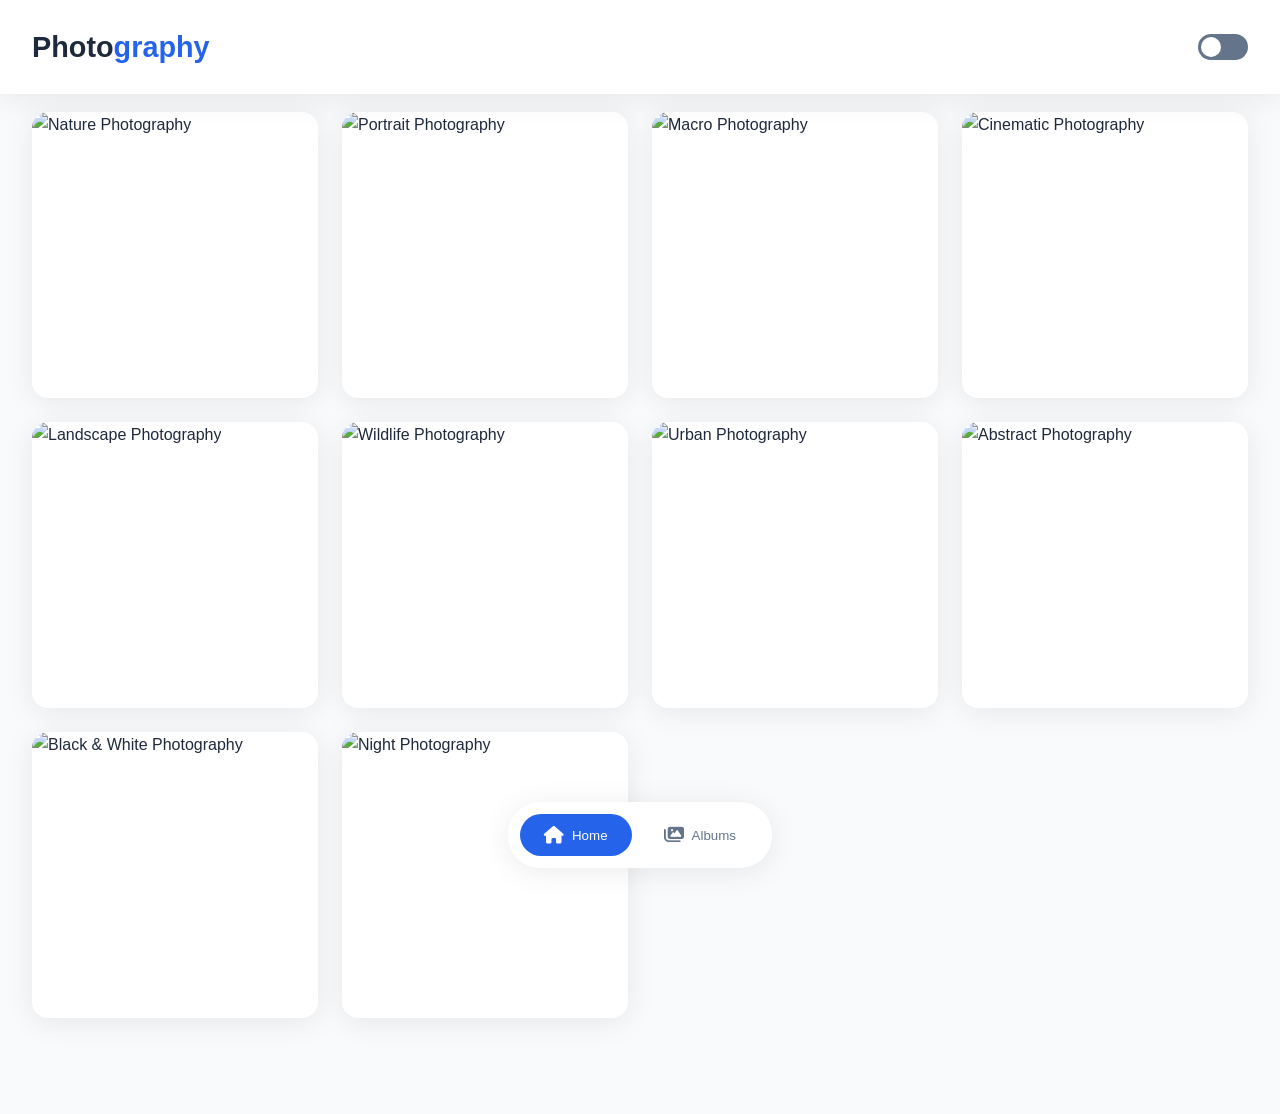
==== index.html @ 5deb70cd "Add files via upload" ====
<!DOCTYPE html>
<html lang="en">
<head>
    <meta charset="UTF-8">
    <meta name="viewport" content="width=device-width, initial-scale=1.0">
    <title>Photography Showcase</title>
    <link rel="stylesheet" href="styles.css">
    <link rel="stylesheet" href="https://cdnjs.cloudflare.com/ajax/libs/font-awesome/6.4.0/css/all.min.css">
</head>
<body>
    <div class="loading-screen">
        <div class="loader"></div>
    </div>

    <header class="header">
        <div class="logo">
            <span class="logo-text">Photo</span>
            <span class="logo-dot">graphy</span>
        </div>
        <div class="theme-toggle" id="themeToggle">
            <div class="toggle-track">
                <div class="toggle-thumb"></div>
            </div>
        </div>
    </header>

    <nav class="main-nav">
        <button class="nav-btn active" data-section="home">
            <i class="fas fa-home"></i>
            <span>Home</span>
        </button>
        <button class="nav-btn" data-section="albums">
            <i class="fas fa-images"></i>
            <span>Albums</span>
        </button>
    </nav>

    <main class="main-content">
        <!-- Home Gallery -->
        <section class="gallery-section active-section" id="homeGallery">
            <div class="gallery-grid">
                <!-- Images will be inserted here by JavaScript -->
            </div>
        </section>

        <!-- Albums Gallery -->
        <section class="albums-section" id="albumsGallery">
            <div class="albums-grid">
                <!-- Albums will be inserted here by JavaScript -->
            </div>
        </section>
    </main>

    <!-- Image Viewer -->
    <div class="image-viewer" id="imageViewer">
        <button class="close-btn" id="closeBtn">
            <i class="fas fa-times"></i>
        </button>
        <div class="viewer-content">
            <img id="viewedImage" src="" alt="">
        </div>
    </div>

    <script src="script.js"></script>
</body>
</html>
---- styles.css ----
/* Base Styles */
:root {
    --primary: #2563eb;
    --primary-light: #3b82f6;
    --text: #1e293b;
    --text-light: #64748b;
    --bg: #f8fafc;
    --card-bg: #ffffff;
    --header-bg: rgba(255, 255, 255, 0.92);
    --overlay: rgba(0, 0, 0, 0.9);
    --shadow: 0 4px 30px rgba(0, 0, 0, 0.08);
    --transition: all 0.4s cubic-bezier(0.16, 1, 0.3, 1);
}

[data-theme="dark"] {
    --primary: #3b82f6;
    --primary-light: #60a5fa;
    --text: #e2e8f0;
    --text-light: #94a3b8;
    --bg: #0f172a;
    --card-bg: #1e293b;
    --header-bg: rgba(15, 23, 42, 0.92);
    --overlay: rgba(0, 0, 0, 0.95);
    --shadow: 0 4px 30px rgba(0, 0, 0, 0.2);
}

* {
    margin: 0;
    padding: 0;
    box-sizing: border-box;
    -webkit-tap-highlight-color: transparent;
}

body {
    font-family: 'Inter', -apple-system, BlinkMacSystemFont, sans-serif;
    background-color: var(--bg);
    color: var(--text);
    line-height: 1.6;
    overflow-x: hidden;
}

/* Loading Screen */
.loading-screen {
    position: fixed;
    top: 0;
    left: 0;
    width: 100%;
    height: 100%;
    background-color: var(--bg);
    display: flex;
    justify-content: center;
    align-items: center;
    z-index: 9999;
    transition: opacity 0.6s ease, visibility 0.6s ease;
}

.loading-screen.hidden {
    opacity: 0;
    visibility: hidden;
}

.loader {
    width: 48px;
    height: 48px;
    border: 3px solid var(--primary);
    border-radius: 50%;
    border-top-color: transparent;
    animation: spin 1s linear infinite;
}

@keyframes spin {
    100% {
        transform: rotate(360deg);
    }
}

/* Header */
.header {
    position: fixed;
    top: 0;
    left: 0;
    right: 0;
    display: flex;
    justify-content: space-between;
    align-items: center;
    padding: 1.5rem 2rem;
    background-color: var(--header-bg);
    backdrop-filter: blur(20px);
    -webkit-backdrop-filter: blur(20px);
    z-index: 100;
    box-shadow: var(--shadow);
}

.logo {
    display: flex;
    align-items: center;
    font-weight: 700;
    font-size: 1.8rem;
}

.logo-text {
    color: var(--text);
}

.logo-dot {
    color: var(--primary);
}

/* Theme Toggle */
.theme-toggle {
    display: flex;
    align-items: center;
    cursor: pointer;
}

.toggle-track {
    width: 50px;
    height: 26px;
    background-color: var(--text-light);
    border-radius: 13px;
    padding: 3px;
    position: relative;
    transition: var(--transition);
}

[data-theme="dark"] .toggle-track {
    background-color: var(--primary-light);
}

.toggle-thumb {
    width: 20px;
    height: 20px;
    background-color: var(--card-bg);
    border-radius: 50%;
    position: absolute;
    left: 3px;
    transition: var(--transition);
}

[data-theme="dark"] .toggle-thumb {
    left: calc(100% - 23px);
}

/* Navigation */
.main-nav {
    position: fixed;
    bottom: 2rem;
    left: 50%;
    transform: translateX(-50%);
    display: flex;
    background-color: var(--card-bg);
    padding: 0.75rem;
    border-radius: 2rem;
    box-shadow: var(--shadow);
    z-index: 100;
    gap: 0.5rem;
}

.nav-btn {
    display: flex;
    align-items: center;
    gap: 0.5rem;
    padding: 0.75rem 1.5rem;
    border: none;
    border-radius: 2rem;
    background-color: transparent;
    color: var(--text-light);
    font-weight: 500;
    cursor: pointer;
    transition: var(--transition);
}

.nav-btn i {
    font-size: 1.1rem;
}

.nav-btn.active {
    background-color: var(--primary);
    color: white;
}

/* Main Content */
.main-content {
    padding: 7rem 2rem 6rem;
    max-width: 1400px;
    margin: 0 auto;
}

.gallery-section, .albums-section {
    display: none;
    animation: fadeIn 0.6s ease forwards;
}

.gallery-section.active-section, .albums-section.active-section {
    display: block;
}

@keyframes fadeIn {
    from { opacity: 0; }
    to { opacity: 1; }
}

/* Gallery Grid */
.gallery-grid {
    display: grid;
    grid-template-columns: repeat(auto-fill, minmax(250px, 1fr));
    gap: 1.5rem;
}

.gallery-item {
    position: relative;
    border-radius: 1rem;
    overflow: hidden;
    cursor: pointer;
    aspect-ratio: 1/1;
    background-color: var(--card-bg);
    box-shadow: var(--shadow);
    transition: var(--transition);
}

.gallery-item:hover {
    transform: translateY(-5px);
    box-shadow: 0 10px 25px rgba(0, 0, 0, 0.15);
}

.gallery-item img {
    width: 100%;
    height: 100%;
    object-fit: cover;
    transition: transform 0.6s ease;
}

.gallery-item:hover img {
    transform: scale(1.05);
}

/* Albums Grid */
.albums-grid {
    display: grid;
    grid-template-columns: repeat(auto-fill, minmax(280px, 1fr));
    gap: 2rem;
}

.album-card {
    position: relative;
    border-radius: 1rem;
    overflow: hidden;
    cursor: pointer;
    aspect-ratio: 4/3;
    background-color: var(--card-bg);
    box-shadow: var(--shadow);
    transition: var(--transition);
}

.album-card:hover {
    transform: translateY(-5px);
    box-shadow: 0 15px 30px rgba(0, 0, 0, 0.2);
}

.album-card img {
    width: 100%;
    height: 100%;
    object-fit: cover;
}

.album-info {
    position: absolute;
    bottom: 0;
    left: 0;
    right: 0;
    padding: 1.5rem;
    background: linear-gradient(transparent, rgba(0, 0, 0, 0.8));
    color: white;
}

.album-title {
    font-size: 1.4rem;
    font-weight: 600;
    margin-bottom: 0.5rem;
}

.album-count {
    font-size: 0.9rem;
    opacity: 0.8;
}

/* Image Viewer */
.image-viewer {
    position: fixed;
    top: 0;
    left: 0;
    right: 0;
    bottom: 0;
    background-color: var(--overlay);
    display: flex;
    justify-content: center;
    align-items: center;
    z-index: 1000;
    opacity: 0;
    pointer-events: none;
    transition: opacity 0.4s ease;
}

.image-viewer.active {
    opacity: 1;
    pointer-events: all;
}

.viewer-content {
    position: relative;
    max-width: 90%;
    max-height: 90%;
    animation: scaleUp 0.4s cubic-bezier(0.175, 0.885, 0.32, 1.275);
}

@keyframes scaleUp {
    from { transform: scale(0.9); opacity: 0; }
    to { transform: scale(1); opacity: 1; }
}

.viewer-content img {
    max-width: 100%;
    max-height: 90vh;
    object-fit: contain;
    border-radius: 0.5rem;
    box-shadow: 0 25px 50px rgba(0, 0, 0, 0.3);
}

.close-btn {
    position: absolute;
    top: -50px;
    right: 0;
    background: rgba(255, 255, 255, 0.1);
    border: none;
    color: white;
    width: 40px;
    height: 40px;
    border-radius: 50%;
    display: flex;
    align-items: center;
    justify-content: center;
    cursor: pointer;
    transition: var(--transition);
}

.close-btn:hover {
    background: rgba(255, 255, 255, 0.2);
}

.close-btn i {
    font-size: 1.2rem;
}

/* Animations */
.fade-in {
    animation: fadeIn 0.6s ease forwards;
}

@keyframes fadeIn {
    from { opacity: 0; transform: translateY(20px); }
    to { opacity: 1; transform: translateY(0); }
}

/* Responsive Design */
@media (max-width: 1024px) {
    .gallery-grid {
        grid-template-columns: repeat(auto-fill, minmax(220px, 1fr));
    }
    
    .albums-grid {
        grid-template-columns: repeat(auto-fill, minmax(240px, 1fr));
    }
}

@media (max-width: 768px) {
    .header {
        padding: 1.2rem;
    }
    
    .main-content {
        padding: 6rem 1.5rem 6rem;
    }
    
    .gallery-grid {
        grid-template-columns: repeat(auto-fill, minmax(180px, 1fr));
        gap: 1rem;
    }
    
    .albums-grid {
        grid-template-columns: repeat(auto-fill, minmax(200px, 1fr));
        gap: 1.5rem;
    }
    
    .nav-btn span {
        display: none;
    }
    
    .nav-btn {
        padding: 0.75rem;
    }
}

@media (max-width: 480px) {
    .header {
        padding: 1rem;
    }
    
    .logo {
        font-size: 1.5rem;
    }
    
    .main-content {
        padding: 5rem 1rem 6rem;
    }
    
    .gallery-grid {
        grid-template-columns: repeat(auto-fill, minmax(150px, 1fr));
    }
    
    .albums-grid {
        grid-template-columns: 1fr;
    }
    
    .main-nav {
        bottom: 1rem;
    }
}
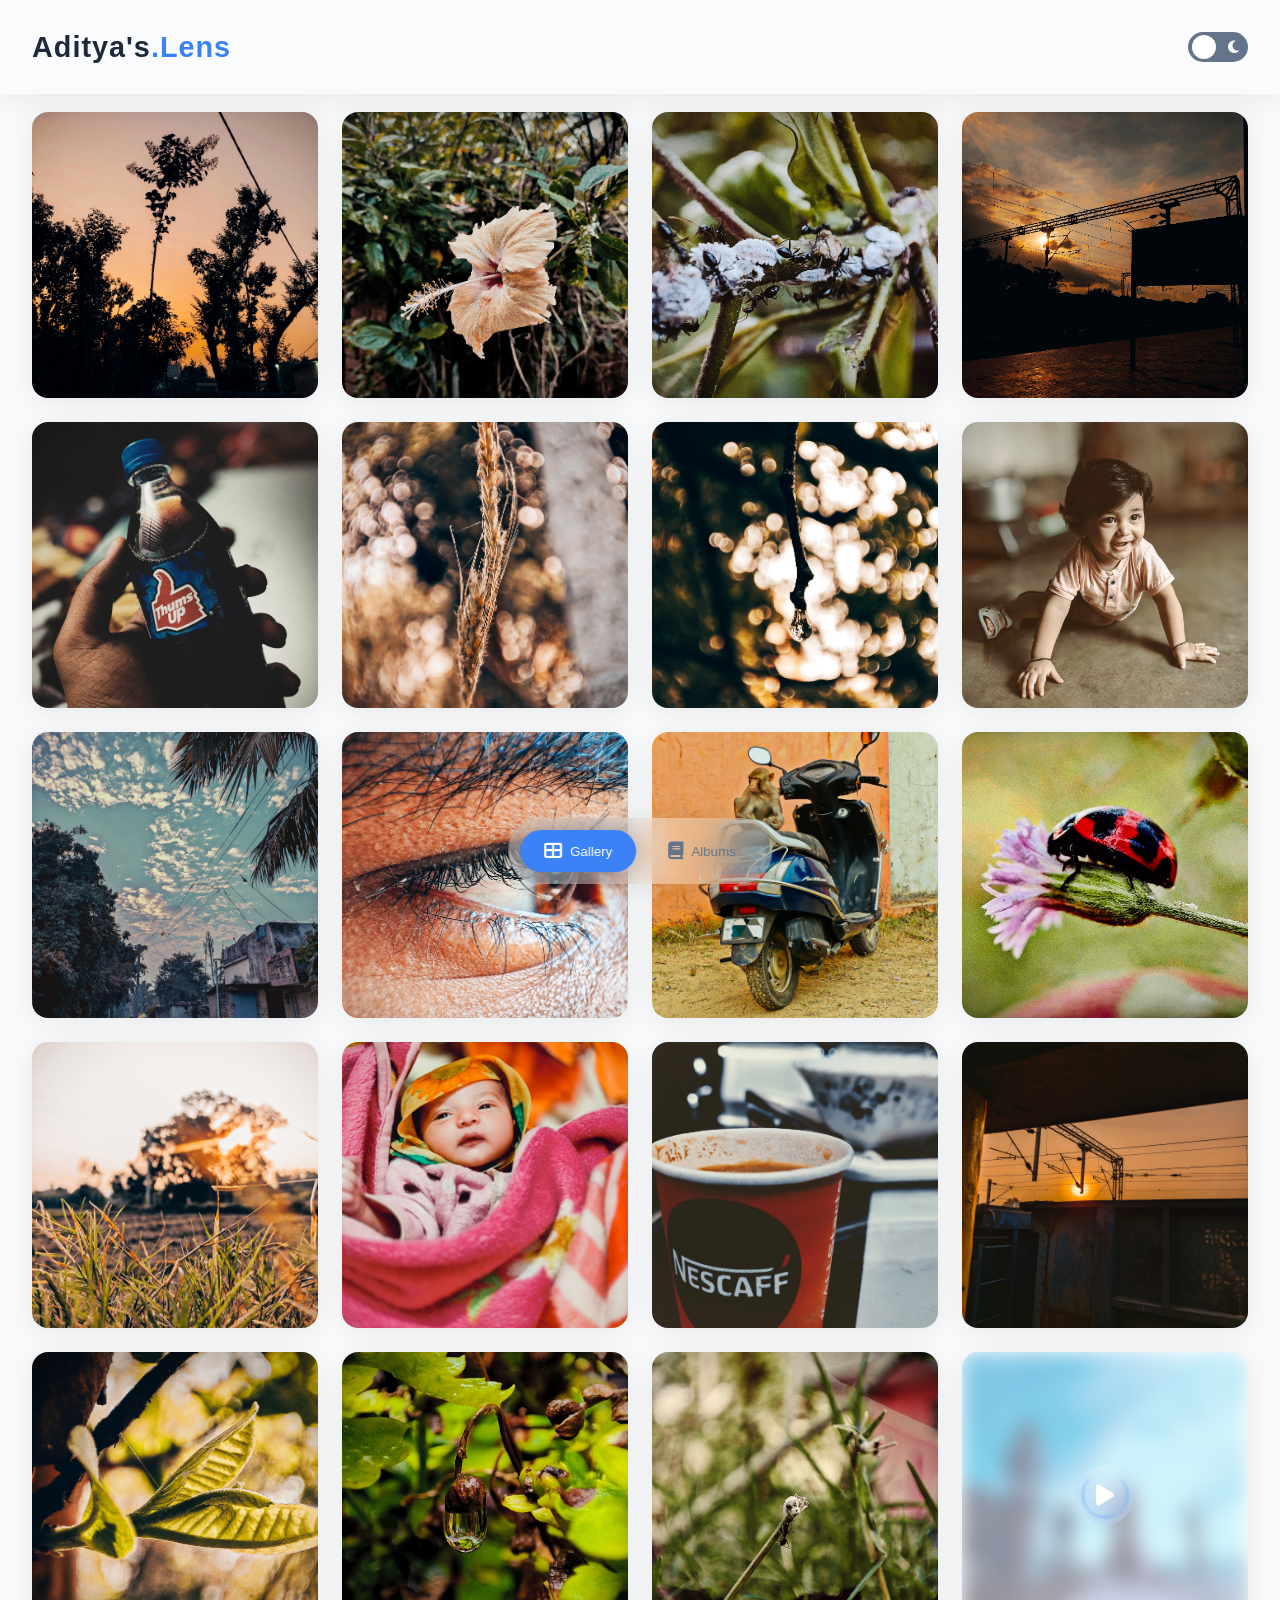
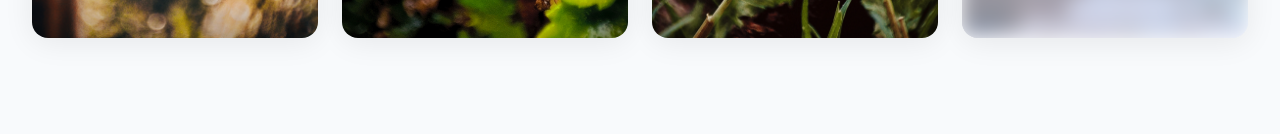
==== commit 0e101ef2: "Update index.html" ====
--- a/index.html
+++ b/index.html
@@ -3,50 +3,171 @@
 <head>
     <meta charset="UTF-8">
     <meta name="viewport" content="width=device-width, initial-scale=1.0">
-    <title>Photography Showcase</title>
+    <title>Photography Portfolio</title>
+    <link rel="stylesheet" href="https://cdnjs.cloudflare.com/ajax/libs/font-awesome/6.4.0/css/all.min.css">
     <link rel="stylesheet" href="styles.css">
-    <link rel="stylesheet" href="https://cdnjs.cloudflare.com/ajax/libs/font-awesome/6.4.0/css/all.min.css">
 </head>
 <body>
-    <div class="loading-screen">
-        <div class="loader"></div>
+    <!-- Loading Animation -->
+    <div class="loader-wrapper">
+        <div class="loader">
+            <div class="camera-icon">
+                
+                <i class="fas fa-camera"></i>
+                
+            </div>
+            
+        </div>
     </div>
 
+    <!-- Header -->
     <header class="header">
         <div class="logo">
-            <span class="logo-text">Photo</span>
-            <span class="logo-dot">graphy</span>
+            <span class="logo-text">Aditya's</span>
+            <span class="logo-dot">.Lens</span>
         </div>
         <div class="theme-toggle" id="themeToggle">
             <div class="toggle-track">
                 <div class="toggle-thumb"></div>
+                <i class="fas fa-sun"></i>
+                <i class="fas fa-moon"></i>
             </div>
         </div>
     </header>
 
+    <!-- Main Navigation -->
     <nav class="main-nav">
         <button class="nav-btn active" data-section="home">
-            <i class="fas fa-home"></i>
-            <span>Home</span>
+            <i class="fas fa-th-large"></i>
+            <span>Gallery</span>
         </button>
         <button class="nav-btn" data-section="albums">
-            <i class="fas fa-images"></i>
+            <i class="fas fa-book"></i>
             <span>Albums</span>
         </button>
     </nav>
 
+    <!-- Main Content -->
     <main class="main-content">
         <!-- Home Gallery -->
         <section class="gallery-section active-section" id="homeGallery">
             <div class="gallery-grid">
-                <!-- Images will be inserted here by JavaScript -->
+                <!-- Initial 10 images -->
+                <div class="gallery-item">
+                    <div class="media-loader"></div>
+                    <img src="sunset in village.jpg" alt="sunset in village" loading="lazy">
+                </div>
+                <div class="gallery-item">
+                    <div class="media-loader"></div>
+                    <img src="flower.jpg" alt="flower" loading="lazy">
+                </div>
+                <div class="gallery-item">
+                    <div class="media-loader"></div>
+                    <img src="insects on tree.jpg" alt="Close-up" loading="lazy">
+                </div>
+                <div class="gallery-item">
+                    <div class="media-loader"></div>
+                    <img src="sunset at station.jpg" alt="Moody urban sunset at station" loading="lazy">
+                </div>
+                <div class="gallery-item">
+                    <div class="media-loader"></div>
+                    <img src="thumsup.jpg" alt="Thumbs up" loading="lazy">
+                </div>
+                <div class="gallery-item">
+                    <div class="media-loader"></div>
+                    <img src="/golden tree.jpg" alt="new born wheet tree" loading="lazy">
+                </div>
+                <div class="gallery-item">
+                    <div class="media-loader"></div>
+                    <img src="sunrise with drop.jpg" alt="sunrise with a drop of rain" loading="lazy">
+                </div>
+                <div class="gallery-item">
+                    <div class="media-loader"></div>
+                    <img src="kids.jpg" alt="Kids playing" loading="lazy">
+                </div>
+                <div class="gallery-item">
+                    <div class="media-loader"></div>
+                    <img src="gaon ki galiyan.jpg" alt="clouds on village street" loading="lazy">
+                </div>
+                <div class="gallery-item">
+                    <div class="media-loader"></div>
+                    <img src="eye.jpg" alt="human eye macro shots" loading="lazy">
+                </div>
+                
+                <!-- 50 placeholder images -->
+                <div class="gallery-item hidden">
+                    <div class="media-loader"></div>
+                    <img src="/monkey on scooty.jpg" alt="monkey on scoty" loading="lazy">
+                </div>
+                
+                
+                
+                 <div class="gallery-item hidden">
+                    <div class="media-loader"></div>
+                    <img src="lal kida.jpg" alt="red insect" loading="lazy">
+                </div>
+                
+                 <div class="gallery-item hidden">
+                    <div class="media-loader"></div>
+                    <img src="Cinematic Grass.jpg" alt="Cinematic grass" loading="lazy">
+                </div>
+                
+                 <div class="gallery-item hidden">
+                    <div class="media-loader"></div>
+                    <img src="cute baby.jpg" alt="cute Baby" loading="lazy">
+                </div>
+                
+                 <div class="gallery-item hidden">
+                    <div class="media-loader"></div>
+                    <img src="coffe.jpg" alt="coffee time" loading="lazy">
+                </div>
+                
+                 <div class="gallery-item hidden">
+                    <div class="media-loader"></div>
+                    <img src="sunset from a train.jpg" alt="Beautiful sunset from train" loading="lazy">
+                </div>
+                
+                 <div class="gallery-item hidden">
+                    <div class="media-loader"></div>
+                    <img src="/new born guava tree leafs.jpg" alt="new born leaf" loading="lazy">
+                </div>
+                
+                 <div class="gallery-item hidden">
+                    <div class="media-loader"></div>
+                    <img src="macro 2.jpg" alt="Mecro shots" loading="lazy">
+                </div>
+                
+                 <div class="gallery-item hidden">
+                    <div class="media-loader"></div>
+                    <img src="macro 4.jpg" alt="Mecro shots" loading="lazy">
+                </div>
+                
+                <!-- Add remaining 49 placeholders similarly -->
+                
+                <!-- Sample videos -->
+                <div class="gallery-item video-item hidden">
+                    <div class="media-loader"></div>
+                    <video poster="namoghatposter.jpg" class="video-thumbnail">
+                        <source src="namoghat.mp4" type="video/mp4">
+                    </video>
+                    <div class="play-button"><i class="fas fa-play"></i></div>
+                </div>
+                <!-- Add more videos as needed -->
             </div>
         </section>
 
         <!-- Albums Gallery -->
         <section class="albums-section" id="albumsGallery">
             <div class="albums-grid">
-                <!-- Albums will be inserted here by JavaScript -->
+                <a href="nature.html" class="album-card">
+                    <div class="media-loader"></div>
+                    <img src="/home img/golden tree.jpg" alt="Nature album cover" loading="lazy">
+                    <div class="album-info">
+                        <h3 class="album-title">Nature</h3>
+                        <span class="album-count">24 photos</span>
+                    </div>
+                </a>
+                <!-- Add more albums similarly -->
             </div>
         </section>
     </main>
@@ -57,10 +178,31 @@
             <i class="fas fa-times"></i>
         </button>
         <div class="viewer-content">
+            <div class="media-loader"></div>
             <img id="viewedImage" src="" alt="">
+            <div class="image-meta">
+                <div class="image-title" id="imageTitle"></div>
+                <div class="image-desc" id="imageDesc"></div>
+            </div>
+        </div>
+    </div>
+
+    <!-- Video Player Modal -->
+    <div class="video-modal" id="videoModal">
+        <div class="video-modal-content">
+            <button class="close-btn" id="videoCloseBtn">
+                <i class="fas fa-times"></i>
+            </button>
+            <div class="media-loader"></div>
+            <video controls id="modalVideo">
+                Your browser does not support the video tag.
+            </video>
+            <div class="video-meta">
+                <div class="video-title" id="videoTitle"></div>
+            </div>
         </div>
     </div>
 
     <script src="script.js"></script>
 </body>
-</html>+</html>
--- a/styles.css
+++ b/styles.css
@@ -1,26 +1,27 @@
 /* Base Styles */
 :root {
-    --primary: #2563eb;
-    --primary-light: #3b82f6;
+    --primary: #3b82f6;
+    --primary-light: #60a5fa;
     --text: #1e293b;
     --text-light: #64748b;
     --bg: #f8fafc;
     --card-bg: #ffffff;
-    --header-bg: rgba(255, 255, 255, 0.92);
-    --overlay: rgba(0, 0, 0, 0.9);
+    --header-bg: rgba(255, 255, 255, 0.3);
+    --overlay: rgba(0, 0, 0, 0.95);
     --shadow: 0 4px 30px rgba(0, 0, 0, 0.08);
     --transition: all 0.4s cubic-bezier(0.16, 1, 0.3, 1);
+    --border-radius: 16px;
 }
 
 [data-theme="dark"] {
-    --primary: #3b82f6;
-    --primary-light: #60a5fa;
-    --text: #e2e8f0;
+    --primary: #60a5fa;
+    --primary-light: #93c5fd;
+    --text: #f1f5f9;
     --text-light: #94a3b8;
     --bg: #0f172a;
     --card-bg: #1e293b;
-    --header-bg: rgba(15, 23, 42, 0.92);
-    --overlay: rgba(0, 0, 0, 0.95);
+    --header-bg: rgba(15, 23, 42, 0.3);
+    --overlay: rgba(0, 0, 0, 0.98);
     --shadow: 0 4px 30px rgba(0, 0, 0, 0.2);
 }
 
@@ -40,7 +41,7 @@
 }
 
 /* Loading Screen */
-.loading-screen {
+.loader-wrapper {
     position: fixed;
     top: 0;
     left: 0;
@@ -54,24 +55,32 @@
     transition: opacity 0.6s ease, visibility 0.6s ease;
 }
 
-.loading-screen.hidden {
+.loader-wrapper.hidden {
     opacity: 0;
     visibility: hidden;
 }
 
 .loader {
-    width: 48px;
-    height: 48px;
-    border: 3px solid var(--primary);
-    border-radius: 50%;
-    border-top-color: transparent;
-    animation: spin 1s linear infinite;
-}
-
-@keyframes spin {
-    100% {
-        transform: rotate(360deg);
-    }
+    width: 80px;
+    height: 80px;
+    position: relative;
+}
+
+.camera-icon {
+    position: absolute;
+    width: 100%;
+    height: 100%;
+    display: flex;
+    justify-content: center;
+    align-items: center;
+    font-size: 2.5rem;
+    color: var(--primary);
+    animation: pulse 1.5s ease-in-out infinite;
+}
+
+@keyframes pulse {
+    0%, 100% { transform: scale(1); opacity: 1; }
+    50% { transform: scale(1.1); opacity: 0.8; }
 }
 
 /* Header */
@@ -89,6 +98,7 @@
     -webkit-backdrop-filter: blur(20px);
     z-index: 100;
     box-shadow: var(--shadow);
+    transition: var(--transition);
 }
 
 .logo {
@@ -96,6 +106,7 @@
     align-items: center;
     font-weight: 700;
     font-size: 1.8rem;
+    letter-spacing: 1px;
 }
 
 .logo-text {
@@ -114,13 +125,16 @@
 }
 
 .toggle-track {
-    width: 50px;
-    height: 26px;
+    width: 60px;
+    height: 30px;
     background-color: var(--text-light);
-    border-radius: 13px;
+    border-radius: 15px;
     padding: 3px;
     position: relative;
     transition: var(--transition);
+    display: flex;
+    align-items: center;
+    justify-content: space-between;
 }
 
 [data-theme="dark"] .toggle-track {
@@ -128,32 +142,43 @@
 }
 
 .toggle-thumb {
-    width: 20px;
-    height: 20px;
+    width: 24px;
+    height: 24px;
     background-color: var(--card-bg);
     border-radius: 50%;
     position: absolute;
-    left: 3px;
-    transition: var(--transition);
+    left: 4px;
+    transition: var(--transition);
+    z-index: 2;
 }
 
 [data-theme="dark"] .toggle-thumb {
-    left: calc(100% - 23px);
+    left: calc(100% - 27px);
+}
+
+.toggle-track i {
+    font-size: 0.9rem;
+    padding: 0 6px;
+    color: var(--card-bg);
+    z-index: 1;
 }
 
 /* Navigation */
 .main-nav {
     position: fixed;
-    bottom: 2rem;
+    bottom: 1rem;
     left: 50%;
     transform: translateX(-50%);
     display: flex;
-    background-color: var(--card-bg);
+    background-color: var(--header-bg);
+    backdrop-filter: blur(20px);
+    -webkit-backdrop-filter: blur(20px);
     padding: 0.75rem;
     border-radius: 2rem;
     box-shadow: var(--shadow);
     z-index: 100;
     gap: 0.5rem;
+    transition: var(--transition);
 }
 
 .nav-btn {
@@ -209,13 +234,23 @@
 
 .gallery-item {
     position: relative;
-    border-radius: 1rem;
+    border-radius: var(--border-radius);
     overflow: hidden;
     cursor: pointer;
     aspect-ratio: 1/1;
     background-color: var(--card-bg);
     box-shadow: var(--shadow);
     transition: var(--transition);
+    opacity: 0;
+    transform: translateY(20px);
+    animation: fadeInUp 0.6s ease forwards;
+}
+
+@keyframes fadeInUp {
+    to {
+        opacity: 1;
+        transform: translateY(0);
+    }
 }
 
 .gallery-item:hover {
@@ -223,14 +258,16 @@
     box-shadow: 0 10px 25px rgba(0, 0, 0, 0.15);
 }
 
-.gallery-item img {
+.gallery-item img, 
+.gallery-item video {
     width: 100%;
     height: 100%;
     object-fit: cover;
-    transition: transform 0.6s ease;
-}
-
-.gallery-item:hover img {
+    transition: transform 0.6s ease, filter 0.5s ease;
+}
+
+.gallery-item:hover img,
+.gallery-item:hover video {
     transform: scale(1.05);
 }
 
@@ -243,13 +280,18 @@
 
 .album-card {
     position: relative;
-    border-radius: 1rem;
+    border-radius: var(--border-radius);
     overflow: hidden;
     cursor: pointer;
     aspect-ratio: 4/3;
     background-color: var(--card-bg);
     box-shadow: var(--shadow);
     transition: var(--transition);
+    opacity: 0;
+    transform: translateY(20px);
+    animation: fadeInUp 0.6s ease forwards;
+    text-decoration: none;
+    color: inherit;
 }
 
 .album-card:hover {
@@ -261,6 +303,7 @@
     width: 100%;
     height: 100%;
     object-fit: cover;
+    transition: filter 0.5s ease;
 }
 
 .album-info {
@@ -345,20 +388,120 @@
 
 .close-btn:hover {
     background: rgba(255, 255, 255, 0.2);
+    transform: rotate(90deg);
 }
 
 .close-btn i {
     font-size: 1.2rem;
 }
 
-/* Animations */
-.fade-in {
-    animation: fadeIn 0.6s ease forwards;
-}
-
-@keyframes fadeIn {
-    from { opacity: 0; transform: translateY(20px); }
-    to { opacity: 1; transform: translateY(0); }
+/* Video Player Modal */
+.video-modal {
+    position: fixed;
+    top: 0;
+    left: 0;
+    right: 0;
+    bottom: 0;
+    background-color: var(--overlay);
+    display: flex;
+    justify-content: center;
+    align-items: center;
+    z-index: 1000;
+    opacity: 0;
+    pointer-events: none;
+    transition: opacity 0.4s ease;
+}
+
+.video-modal.active {
+    opacity: 1;
+    pointer-events: all;
+}
+
+.video-modal-content {
+    position: relative;
+    width: 90%;
+    max-width: 1000px;
+    animation: scaleUp 0.4s cubic-bezier(0.175, 0.885, 0.32, 1.275);
+}
+
+.video-modal video {
+    width: 100%;
+    max-height: 80vh;
+    border-radius: var(--border-radius);
+    box-shadow: 0 25px 50px rgba(0, 0, 0, 0.3);
+}
+
+.video-meta {
+    padding: 1rem;
+    text-align: center;
+    color: white;
+}
+
+.video-title {
+    font-size: 1.4rem;
+    font-weight: 600;
+}
+
+/* Video play button */
+.play-button {
+    position: absolute;
+    top: 50%;
+    left: 50%;
+    transform: translate(-50%, -50%);
+    width: 60px;
+    height: 60px;
+    background-color: rgba(255, 255, 255, 0.2);
+    backdrop-filter: blur(10px);
+    -webkit-backdrop-filter: blur(10px);
+    border-radius: 50%;
+    display: flex;
+    align-items: center;
+    justify-content: center;
+    color: white;
+    font-size: 1.5rem;
+    transition: var(--transition);
+    z-index: 2;
+}
+
+.gallery-item:hover .play-button {
+    background-color: var(--primary);
+    transform: translate(-50%, -50%) scale(1.1);
+}
+
+/* Media loader */
+.media-loader {
+    position: absolute;
+    top: 0;
+    left: 0;
+    right: 0;
+    bottom: 0;
+    background-color: rgba(255, 255, 255, 0.5);
+    display: none;
+    justify-content: center;
+    align-items: center;
+    z-index: 1;
+}
+
+[data-theme="dark"] .media-loader {
+    background-color: rgba(0, 0, 0, 0.5);
+}
+
+.media-loader::after {
+    content: "";
+    width: 40px;
+    height: 40px;
+    border: 4px solid var(--primary);
+    border-radius: 50%;
+    border-top-color: transparent;
+    animation: spin 1s linear infinite;
+}
+
+@keyframes spin {
+    to { transform: rotate(360deg); }
+}
+
+.hidden {
+    display: none;
 }
 
 /* Responsive Design */
@@ -424,4 +567,18 @@
     .main-nav {
         bottom: 1rem;
     }
+    
+    .toggle-track {
+        width: 50px;
+        height: 26px;
+    }
+    
+    .toggle-thumb {
+        width: 20px;
+        height: 20px;
+    }
+    
+    [data-theme="dark"] .toggle-thumb {
+        left: calc(100% - 23px);
+    }
 }
